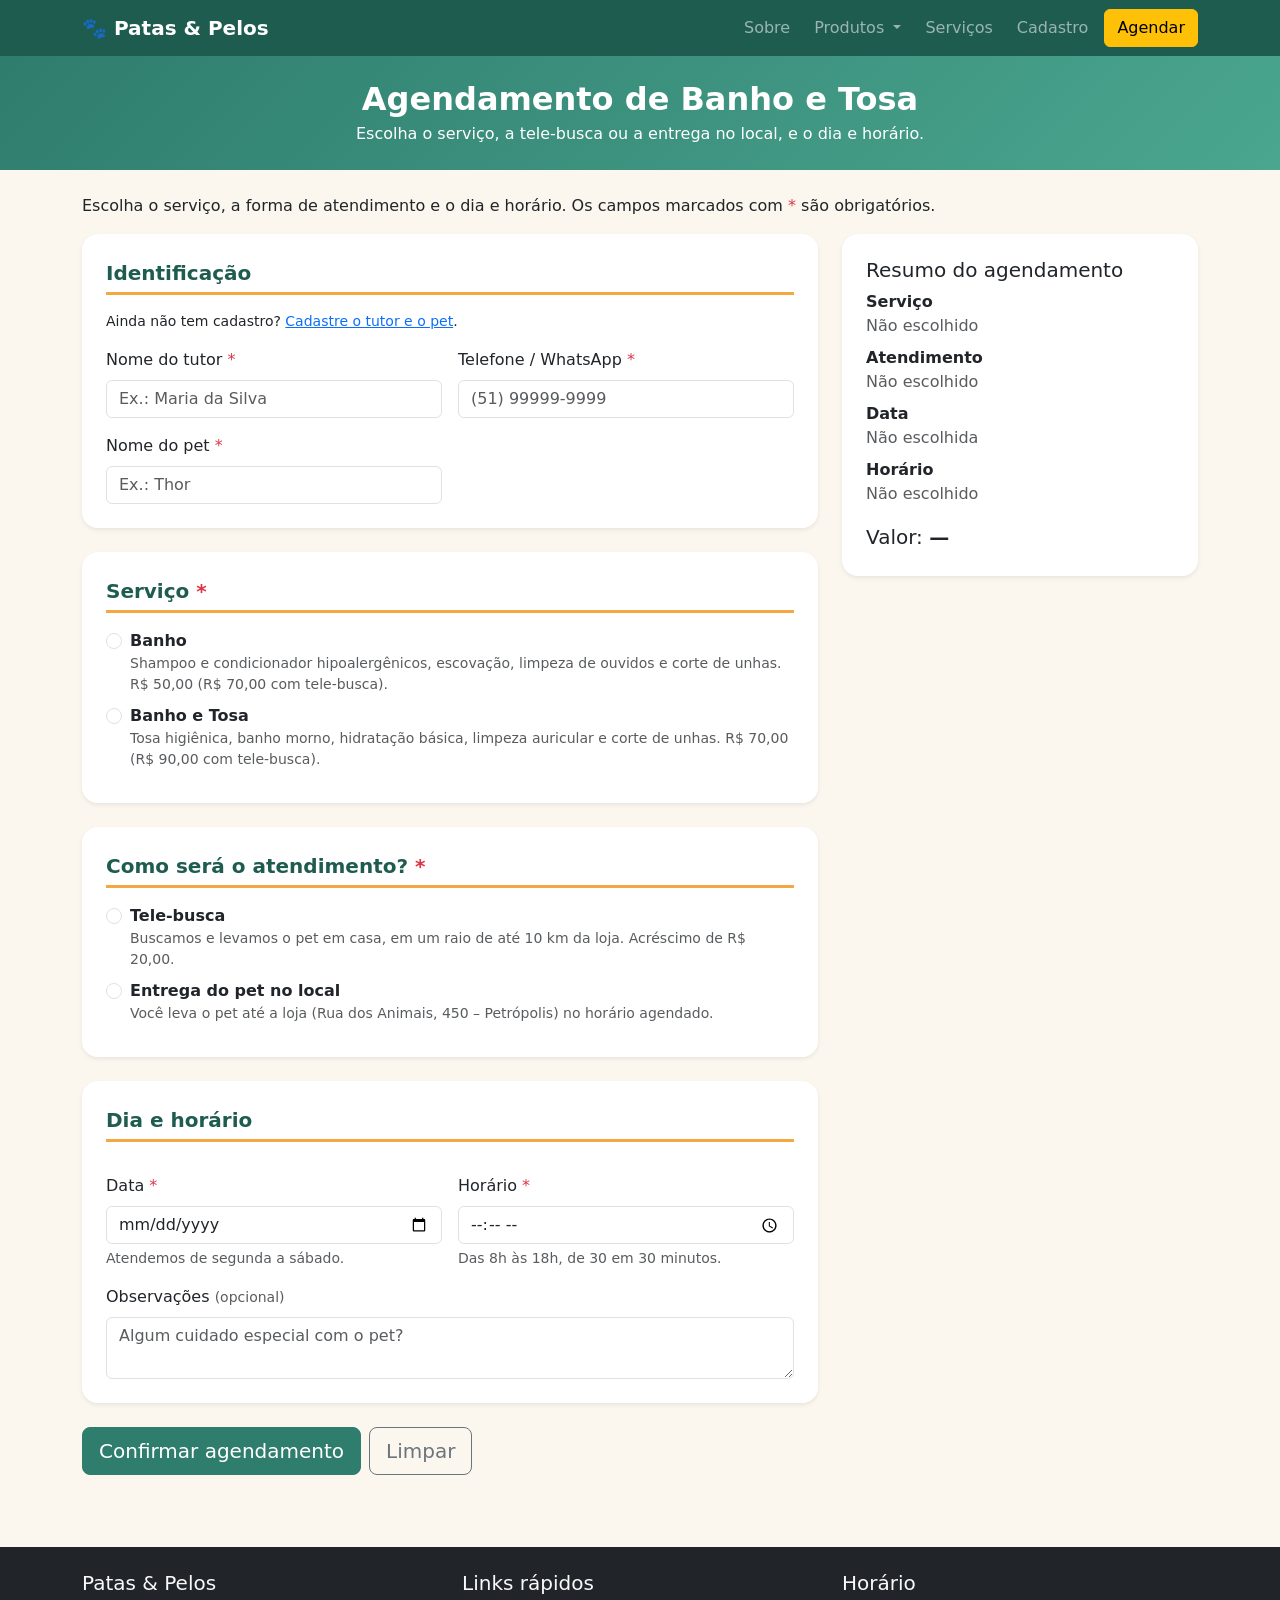
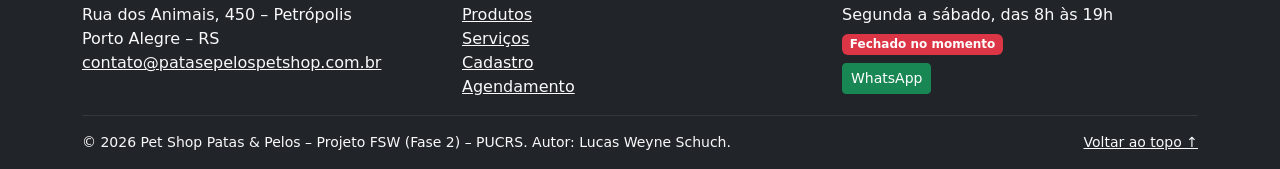
==== agendamento.html @ 9c53a011 "feat: adiciona páginas de cadastro e agendamento" ====
<!doctype html>
<html lang="pt-BR">
  <head>
    <meta charset="UTF-8" />
    <meta name="viewport" content="width=device-width, initial-scale=1.0" />
    <title>Agendamento de Banho e Tosa - Pet Shop Patas &amp; Pelos</title>
    <link
      rel="stylesheet"
      href="https://cdn.jsdelivr.net/npm/bootstrap@5.3.9/dist/css/bootstrap.min.css"
      integrity="sha384-yEPZ7jP9S0QKiUQ0m3jjsO4ProIW7wvR9gXkI7JOGa2XVsw53Yke2bsdkBbjmmiX"
      crossorigin="anonymous"
    />
    <link rel="stylesheet" href="assets/css/style.css" />
  </head>
  <body id="topo">
    <a class="visually-hidden-focusable position-absolute p-2 bg-warning text-dark" href="#conteudo">Pular para o conteúdo</a>
    <nav
      class="navbar navbar-expand-lg navbar-dark sticky-top"
      aria-label="Menu principal"
    >
      <div class="container">
        <a class="navbar-brand fw-bold" href="index.html"
          >🐾 Patas &amp; Pelos</a
        >
        <button
          class="navbar-toggler"
          type="button"
          data-bs-toggle="collapse"
          data-bs-target="#menuPrincipal"
          aria-controls="menuPrincipal"
          aria-expanded="false"
          aria-label="Alternar menu principal"
        >
          <span class="navbar-toggler-icon"></span>
        </button>
        <div class="collapse navbar-collapse" id="menuPrincipal">
          <ul class="navbar-nav ms-auto gap-lg-2 align-items-lg-center">
            <li class="nav-item">
              <a class="nav-link" href="index.html#sobre"
                >Sobre</a
              >
            </li>
            <li class="nav-item dropdown">
              <button
                class="nav-link dropdown-toggle"
                type="button"
                data-bs-toggle="dropdown"
                aria-expanded="false"
                id="menuProdutos"
              >
                Produtos
              </button>
              <ul class="dropdown-menu" aria-labelledby="menuProdutos">
                <li>
                  <a class="dropdown-item" href="index.html#acessorios">Acessórios</a>
                </li>
                <li>
                  <a class="dropdown-item" href="index.html#racoes">Rações</a>
                </li>
                <li>
                  <a class="dropdown-item" href="index.html#higiene">Higiene</a>
                </li>
              </ul>
            </li>
            <li class="nav-item">
              <a class="nav-link" href="index.html#servicos">Serviços</a>
            </li>
            <li class="nav-item">
              <a class="nav-link" href="cadastro.html">Cadastro</a>
            </li>
            <li class="nav-item">
              <a class="btn btn-warning" aria-current="page" href="agendamento.html">Agendar</a>
            </li>
          </ul>
        </div>
      </div>
    </nav>

    <header class="hero text-center text-white py-4">
      <div class="container">
        <h1 class="h2 fw-bold mb-1">Agendamento de Banho e Tosa</h1>
        <p class="mb-0">Escolha o serviço, a tele-busca ou a entrega no local, e o dia e horário.</p>
      </div>
    </header>

    <main id="conteudo" class="container py-4">
      <p>Escolha o serviço, a forma de atendimento e o dia e horário. Os campos marcados com <span class="text-danger" aria-hidden="true">*</span><span class="visually-hidden">asterisco</span> são obrigatórios.</p>

      <div id="alertaAgendamento" class="d-none" role="alert" tabindex="-1"></div>

      <div class="row g-4">
        <div class="col-lg-8">
          <form id="formAgendamento" class="needs-validation" novalidate>

            <fieldset class="form-section bg-white rounded-4 shadow-sm p-4 mb-4">
              <legend>Identificação</legend>
              <p id="avisoPerfil" class="alert alert-info py-2 d-none">Preenchemos seus dados com base no cadastro que você fez neste navegador.</p>
              <p class="small">Ainda não tem cadastro? <a href="cadastro.html">Cadastre o tutor e o pet</a>.</p>
              <div class="row g-3">
    <div class="col-md-6">
      <label for="tutor" class="form-label">Nome do tutor <span class="text-danger" aria-hidden="true">*</span></label>
      <input type="text" class="form-control" id="tutor" name="tutor" required minlength="3" maxlength="80" autocomplete="name" placeholder="Ex.: Maria da Silva">
      <div class="invalid-feedback" id="fb-tutor">Informe o nome do tutor.</div>
    </div>
    <div class="col-md-6">
      <label for="telefoneAg" class="form-label">Telefone / WhatsApp <span class="text-danger" aria-hidden="true">*</span></label>
      <input type="tel" class="form-control" id="telefoneAg" name="telefoneAg" required inputmode="tel" maxlength="15" pattern="\(\d{2}\) \d{4,5}-\d{4}" autocomplete="tel" placeholder="(51) 99999-9999">
      <div class="invalid-feedback" id="fb-telefoneAg">Informe um telefone no formato (51) 99999-9999.</div>
    </div>
    <div class="col-md-6">
      <label for="pet" class="form-label">Nome do pet <span class="text-danger" aria-hidden="true">*</span></label>
      <input type="text" class="form-control" id="pet" name="pet" required maxlength="40" placeholder="Ex.: Thor">
      <div class="invalid-feedback" id="fb-pet">Informe o nome do pet.</div>
    </div>
              </div>
            </fieldset>

            <fieldset class="form-section bg-white rounded-4 shadow-sm p-4 mb-4">
              <legend>Serviço <span class="text-danger" aria-hidden="true">*</span></legend>
            <div class="form-check mb-2">
              <input class="form-check-input" type="radio" name="servico" id="servico-banho" value="banho" required>
              <label class="form-check-label" for="servico-banho">
                <strong>Banho</strong>
                <span class="d-block small text-body-secondary">Shampoo e condicionador hipoalergênicos, escovação, limpeza de ouvidos e corte de unhas. R$ 50,00 (R$ 70,00 com tele-busca).</span>
              </label>
            </div>
            <div class="form-check mb-2">
              <input class="form-check-input" type="radio" name="servico" id="servico-banhotosa" value="banhotosa" required>
              <label class="form-check-label" for="servico-banhotosa">
                <strong>Banho e Tosa</strong>
                <span class="d-block small text-body-secondary">Tosa higiênica, banho morno, hidratação básica, limpeza auricular e corte de unhas. R$ 70,00 (R$ 90,00 com tele-busca).</span>
              </label>
              <div class="invalid-feedback">Escolha um serviço.</div>
            </div>
            </fieldset>

            <fieldset class="form-section bg-white rounded-4 shadow-sm p-4 mb-4">
              <legend>Como será o atendimento? <span class="text-danger" aria-hidden="true">*</span></legend>
            <div class="form-check mb-2">
              <input class="form-check-input" type="radio" name="modalidade" id="modalidade-tele" value="tele" required>
              <label class="form-check-label" for="modalidade-tele">
                <strong>Tele-busca</strong>
                <span class="d-block small text-body-secondary">Buscamos e levamos o pet em casa, em um raio de até 10 km da loja. Acréscimo de R$ 20,00.</span>
              </label>
            </div>
            <div class="form-check mb-2">
              <input class="form-check-input" type="radio" name="modalidade" id="modalidade-local" value="local" required>
              <label class="form-check-label" for="modalidade-local">
                <strong>Entrega do pet no local</strong>
                <span class="d-block small text-body-secondary">Você leva o pet até a loja (Rua dos Animais, 450 – Petrópolis) no horário agendado.</span>
              </label>
              <div class="invalid-feedback">Escolha a forma de atendimento.</div>
            </div>

              <div id="teleBusca" class="d-none mt-3">
                <p class="fw-semibold mb-2">Endereço para a busca do pet</p>
                <div class="row g-3">
    <div class="col-md-6">
      <label for="ruaBusca" class="form-label">Rua / Avenida <span class="text-danger" aria-hidden="true">*</span></label>
      <input type="text" class="form-control" id="ruaBusca" name="ruaBusca" required autocomplete="address-line1" placeholder="Ex.: Rua dos Animais">
      <div class="invalid-feedback" id="fb-ruaBusca">Informe o endereço de busca.</div>
    </div>
    <div class="col-md-2">
      <label for="numeroBusca" class="form-label">Número <span class="text-danger" aria-hidden="true">*</span></label>
      <input type="number" class="form-control" id="numeroBusca" name="numeroBusca" required min="1" placeholder="450">
      <div class="invalid-feedback" id="fb-numeroBusca">Informe o número.</div>
    </div>
    <div class="col-md-4">
      <label for="bairroBusca" class="form-label">Bairro <span class="text-danger" aria-hidden="true">*</span></label>
      <input type="text" class="form-control" id="bairroBusca" name="bairroBusca" required placeholder="Ex.: Petrópolis">
      <div class="invalid-feedback" id="fb-bairroBusca">Informe o bairro.</div>
    </div>
                </div>
              </div>
            </fieldset>

            <fieldset class="form-section bg-white rounded-4 shadow-sm p-4 mb-4">
              <legend>Dia e horário</legend>
              <div class="row g-3">
    <div class="col-md-6">
      <label for="data" class="form-label">Data <span class="text-danger" aria-hidden="true">*</span></label>
      <input type="date" class="form-control" id="data" name="data" required aria-describedby="dataDica" >
      <div id="dataDica" class="form-text">Atendemos de segunda a sábado.</div>
      <div class="invalid-feedback" id="fb-data">Escolha a data do atendimento.</div>
    </div>
    <div class="col-md-6">
      <label for="horario" class="form-label">Horário <span class="text-danger" aria-hidden="true">*</span></label>
      <input type="time" class="form-control" id="horario" name="horario" required aria-describedby="horarioDica" min="08:00" max="18:00" step="1800">
      <div id="horarioDica" class="form-text">Das 8h às 18h, de 30 em 30 minutos.</div>
      <div class="invalid-feedback" id="fb-horario">Escolha um horário entre 8h e 18h.</div>
    </div>
                <div class="col-12">
                  <label for="obsAg" class="form-label">Observações <span class="text-body-secondary small">(opcional)</span></label>
                  <textarea class="form-control" id="obsAg" name="obsAg" rows="2" maxlength="200" placeholder="Algum cuidado especial com o pet?"></textarea>
                </div>
              </div>
            </fieldset>

            <div class="d-flex flex-wrap gap-2">
              <button type="submit" class="btn btn-primary btn-lg">Confirmar agendamento</button>
              <button type="reset" class="btn btn-outline-secondary btn-lg">Limpar</button>
            </div>
          </form>
        </div>

        <aside class="col-lg-4" aria-labelledby="tituloResumo">
          <div class="resumo-agendamento bg-white rounded-4 shadow-sm p-4 position-sticky">
            <h2 id="tituloResumo" class="h5 border-0 pb-0">Resumo do agendamento</h2>
            <dl class="mb-3">
              <dt>Serviço</dt><dd id="resumoServico" class="text-body-secondary">Não escolhido</dd>
              <dt>Atendimento</dt><dd id="resumoModalidade" class="text-body-secondary">Não escolhido</dd>
              <dt>Data</dt><dd id="resumoData" class="text-body-secondary">Não escolhida</dd>
              <dt>Horário</dt><dd id="resumoHorario" class="text-body-secondary">Não escolhido</dd>
            </dl>
            <p class="mb-0 fs-5">Valor: <strong id="resumoValor" aria-live="polite">—</strong></p>
          </div>
        </aside>
      </div>
    </main>

    <footer class="bg-dark text-light pt-4 pb-3 mt-5" id="contato">
      <div class="container">
        <div class="row gy-4">
          <div class="col-md-4">
            <h2 class="h5">Patas &amp; Pelos</h2>
            <address class="mb-0">
              Rua dos Animais, 450 – Petrópolis<br />
              Porto Alegre – RS<br />
              <a
                class="link-light"
                href="mailto:contato@patasepelospetshop.com.br"
                >contato@patasepelospetshop.com.br</a
              >
            </address>
          </div>

          <nav class="col-md-4" aria-label="Links rápidos">
            <h2 class="h5">Links rápidos</h2>
            <ul class="list-unstyled mb-0">
              <li>
                <a class="link-light" href="index.html#produtos">Produtos</a>
              </li>
              <li>
                <a class="link-light" href="index.html#servicos">Serviços</a>
              </li>
              <li><a class="link-light" href="cadastro.html">Cadastro</a></li>
              <li>
                <a class="link-light" href="agendamento.html">Agendamento</a>
              </li>
            </ul>
          </nav>

          <div class="col-md-4">
            <h2 class="h5">Horário</h2>
            <p class="mb-1">Segunda a sábado, das 8h às 19h</p>
            <p class="mb-2">
              <span id="statusLoja" class="badge text-bg-secondary"
                >Verificando...</span
              >
            </p>
            <a class="btn btn-success btn-sm" href="https://wa.me/5551999998888"
              >WhatsApp</a
            >
          </div>
        </div>

        <hr class="border-secondary" />
        <div class="d-flex justify-content-between flex-wrap gap-2">
          <small
            >&copy; <span id="ano"></span> Pet Shop Patas &amp; Pelos – Projeto
            FSW (Fase 2) – PUCRS. Autor: Lucas Weyne Schuch.</small
          >
          <a class="link-light small" href="#topo">Voltar ao topo ↑</a>
        </div>
      </div>
    </footer>
    <script
      src="https://cdn.jsdelivr.net/npm/bootstrap@5.3.9/dist/js/bootstrap.bundle.min.js"
      integrity="sha384-WyOxWvTyr1QaMPfiPJSv76iReVthorl5uWlFtZPyK0IEB0hGzo9y5Bp9mYanr8Bu"
      crossorigin="anonymous"
    ></script>
    <script src="assets/js/app.js"></script>
  </body>
</html>
---- assets/css/style.css ----
:root {
  --verde: #2f7d6d;
  --verde-escuro: #1f5c50;
  --laranja: #f4a742;
  --creme: #fbf6ee;
}
body {
  background-color: var(--creme);
}

.navbar {
  background-color: var(--verde-escuro);
}

.hero {
  background: linear-gradient(135deg, var(--verde), #4aa68f);
}

main h2 {
  border-bottom: 3px solid var(--laranja);
  padding-bottom: 0.25rem;
  margin-bottom: 1rem;
}

.card {
  border: 0;
  border-radius: 1rem;
  box-shadow: 0 2px 8px rgba(0, 0, 0, 0.08);
  transition: transform 0.2s;
}
.card:hover {
  transform: translateY(-4px);
}

.btn-primary {
  --bs-btn-bg: var(--verde);
  --bs-btn-border-color: var(--verde);
  --bs-btn-hover-bg: var(--verde-escuro);
  --bs-btn-hover-border-color: var(--verde-escuro);
}

/* Carrossel de destaques */
#carouselDestaques {
  border-radius: 1rem;
  overflow: hidden;
  box-shadow: 0 2px 8px rgba(0, 0, 0, 0.08);
  background-color: #fff;
}
#carouselDestaques .carousel-item img {
  height: 380px;
  object-fit: contain;
}
#carouselDestaques .carousel-caption {
  background-color: rgba(31, 92, 80, 0.85);
  border-radius: 0.75rem;
  padding: 0.75rem 1rem;
  bottom: 2.5rem;
}
#carouselDestaques .carousel-control-prev-icon,
#carouselDestaques .carousel-control-next-icon {
  background-color: rgba(31, 92, 80, 0.85);
  border-radius: 50%;
  background-size: 50%;
  width: 2.5rem;
  height: 2.5rem;
}

/* Formulários (cadastro e agendamento) */
.form-section legend {
  font-size: 1.25rem;
  font-weight: 600;
  color: var(--verde-escuro);
  border-bottom: 3px solid var(--laranja);
  padding-bottom: 0.25rem;
  margin-bottom: 1rem;
}
.resumo-agendamento {
  top: 5.5rem;
}
.resumo-agendamento dt {
  font-weight: 600;
}
.resumo-agendamento dd {
  margin-bottom: 0.5rem;
}
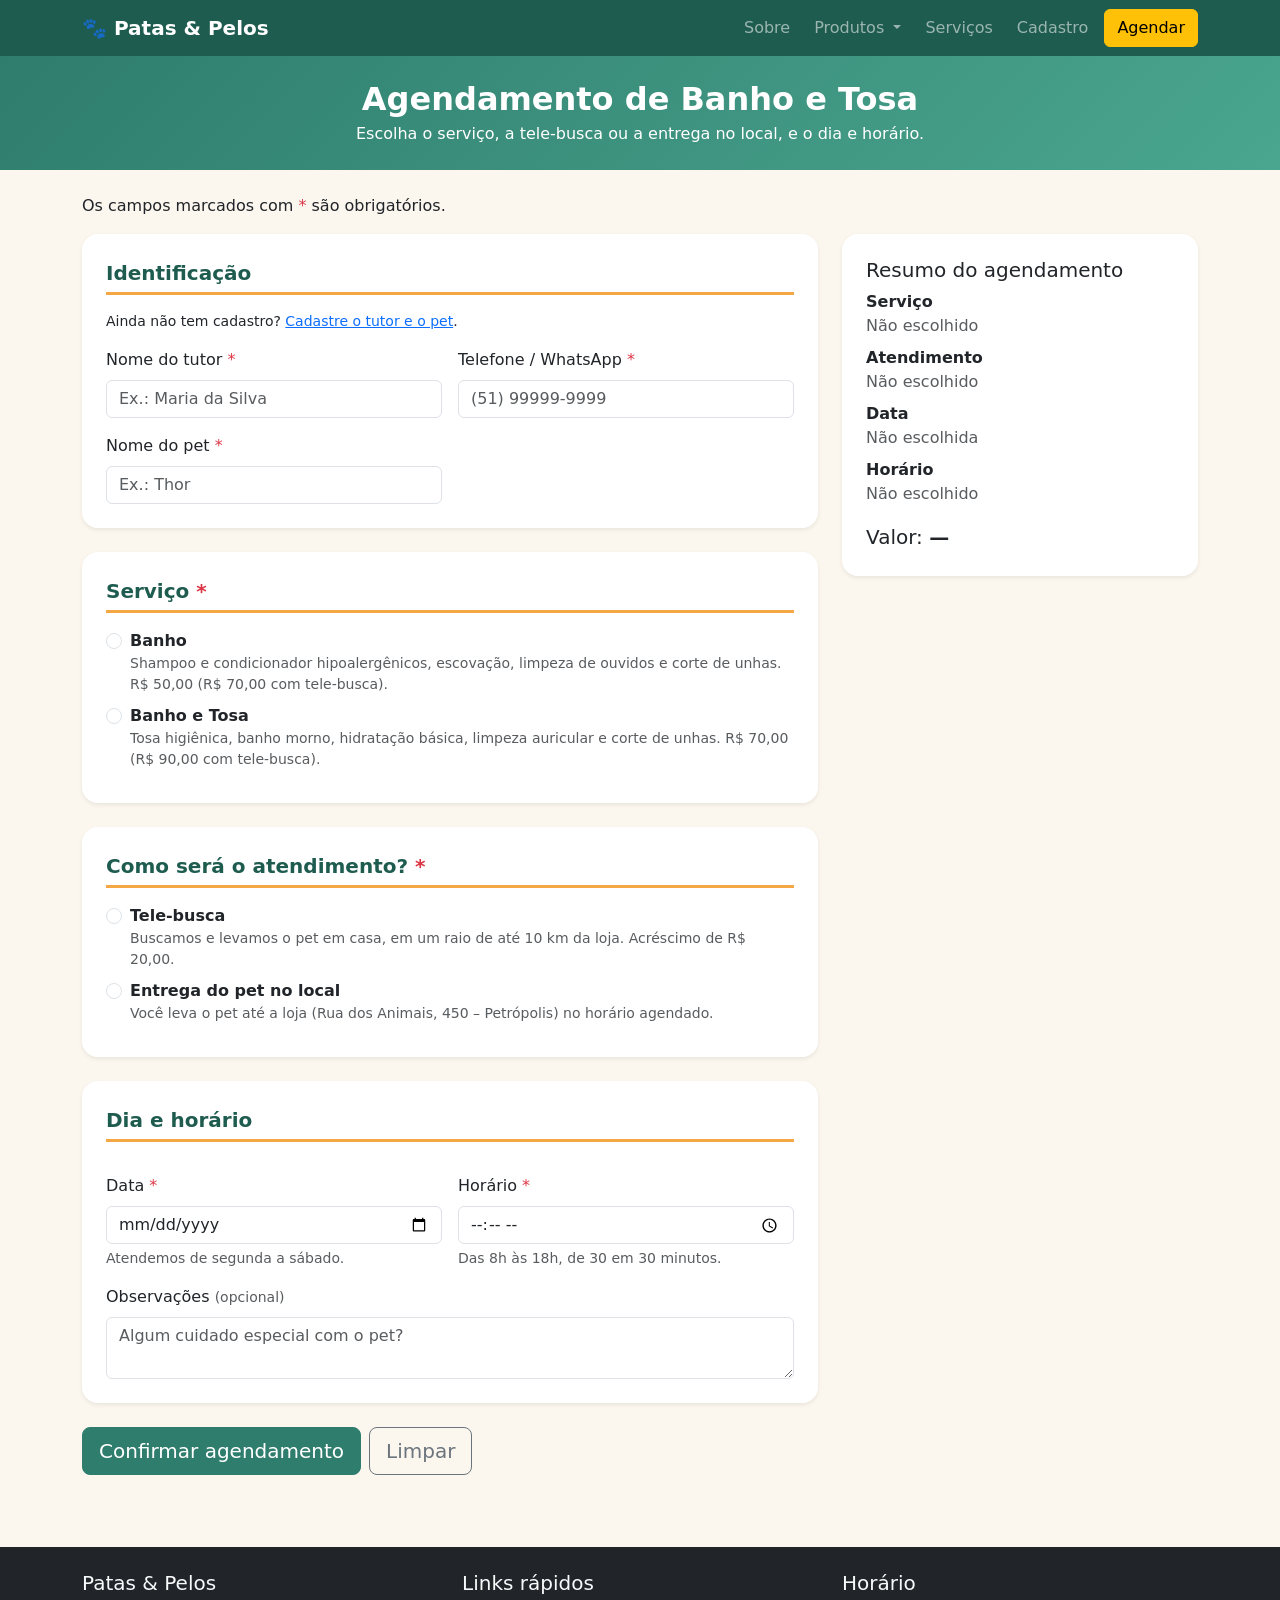
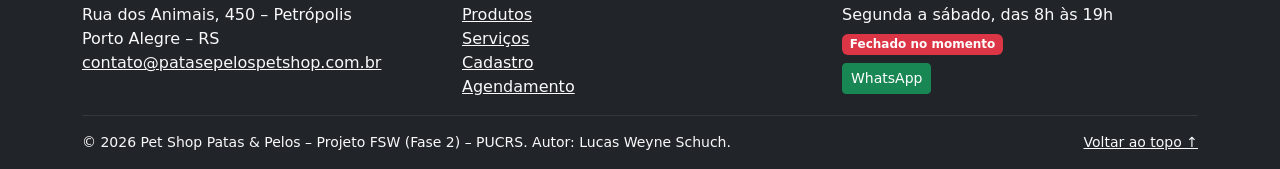
==== commit b4a035d4: "style: formata HTML em agendamento.html e corrige preço em index.html Reorganiza indentação e quebra" ====
--- a/agendamento.html
+++ b/agendamento.html
@@ -13,7 +13,11 @@
     <link rel="stylesheet" href="assets/css/style.css" />
   </head>
   <body id="topo">
-    <a class="visually-hidden-focusable position-absolute p-2 bg-warning text-dark" href="#conteudo">Pular para o conteúdo</a>
+    <a
+      class="visually-hidden-focusable position-absolute p-2 bg-warning text-dark"
+      href="#conteudo"
+      >Pular para o conteúdo</a
+    >
     <nav
       class="navbar navbar-expand-lg navbar-dark sticky-top"
       aria-label="Menu principal"
@@ -36,9 +40,7 @@
         <div class="collapse navbar-collapse" id="menuPrincipal">
           <ul class="navbar-nav ms-auto gap-lg-2 align-items-lg-center">
             <li class="nav-item">
-              <a class="nav-link" href="index.html#sobre"
-                >Sobre</a
-              >
+              <a class="nav-link" href="index.html#sobre">Sobre</a>
             </li>
             <li class="nav-item dropdown">
               <button
@@ -52,7 +54,9 @@
               </button>
               <ul class="dropdown-menu" aria-labelledby="menuProdutos">
                 <li>
-                  <a class="dropdown-item" href="index.html#acessorios">Acessórios</a>
+                  <a class="dropdown-item" href="index.html#acessorios"
+                    >Acessórios</a
+                  >
                 </li>
                 <li>
                   <a class="dropdown-item" href="index.html#racoes">Rações</a>
@@ -69,7 +73,12 @@
               <a class="nav-link" href="cadastro.html">Cadastro</a>
             </li>
             <li class="nav-item">
-              <a class="btn btn-warning" aria-current="page" href="agendamento.html">Agendar</a>
+              <a
+                class="btn btn-warning"
+                aria-current="page"
+                href="agendamento.html"
+                >Agendar</a
+              >
             </li>
           </ul>
         </div>
@@ -79,140 +88,365 @@
     <header class="hero text-center text-white py-4">
       <div class="container">
         <h1 class="h2 fw-bold mb-1">Agendamento de Banho e Tosa</h1>
-        <p class="mb-0">Escolha o serviço, a tele-busca ou a entrega no local, e o dia e horário.</p>
+        <p class="mb-0">
+          Escolha o serviço, a tele-busca ou a entrega no local, e o dia e
+          horário.
+        </p>
       </div>
     </header>
 
     <main id="conteudo" class="container py-4">
-      <p>Escolha o serviço, a forma de atendimento e o dia e horário. Os campos marcados com <span class="text-danger" aria-hidden="true">*</span><span class="visually-hidden">asterisco</span> são obrigatórios.</p>
-
-      <div id="alertaAgendamento" class="d-none" role="alert" tabindex="-1"></div>
+      <p>
+        Os campos marcados com
+        <span class="text-danger" aria-hidden="true">*</span
+        ><span class="visually-hidden">asterisco</span> são obrigatórios.
+      </p>
+
+      <div
+        id="alertaAgendamento"
+        class="d-none"
+        role="alert"
+        tabindex="-1"
+      ></div>
 
       <div class="row g-4">
         <div class="col-lg-8">
           <form id="formAgendamento" class="needs-validation" novalidate>
-
-            <fieldset class="form-section bg-white rounded-4 shadow-sm p-4 mb-4">
+            <fieldset
+              class="form-section bg-white rounded-4 shadow-sm p-4 mb-4"
+            >
               <legend>Identificação</legend>
-              <p id="avisoPerfil" class="alert alert-info py-2 d-none">Preenchemos seus dados com base no cadastro que você fez neste navegador.</p>
-              <p class="small">Ainda não tem cadastro? <a href="cadastro.html">Cadastre o tutor e o pet</a>.</p>
+              <p id="avisoPerfil" class="alert alert-info py-2 d-none">
+                Preenchemos seus dados com base no cadastro que você fez neste
+                navegador.
+              </p>
+              <p class="small">
+                Ainda não tem cadastro?
+                <a href="cadastro.html">Cadastre o tutor e o pet</a>.
+              </p>
               <div class="row g-3">
-    <div class="col-md-6">
-      <label for="tutor" class="form-label">Nome do tutor <span class="text-danger" aria-hidden="true">*</span></label>
-      <input type="text" class="form-control" id="tutor" name="tutor" required minlength="3" maxlength="80" autocomplete="name" placeholder="Ex.: Maria da Silva">
-      <div class="invalid-feedback" id="fb-tutor">Informe o nome do tutor.</div>
-    </div>
-    <div class="col-md-6">
-      <label for="telefoneAg" class="form-label">Telefone / WhatsApp <span class="text-danger" aria-hidden="true">*</span></label>
-      <input type="tel" class="form-control" id="telefoneAg" name="telefoneAg" required inputmode="tel" maxlength="15" pattern="\(\d{2}\) \d{4,5}-\d{4}" autocomplete="tel" placeholder="(51) 99999-9999">
-      <div class="invalid-feedback" id="fb-telefoneAg">Informe um telefone no formato (51) 99999-9999.</div>
-    </div>
-    <div class="col-md-6">
-      <label for="pet" class="form-label">Nome do pet <span class="text-danger" aria-hidden="true">*</span></label>
-      <input type="text" class="form-control" id="pet" name="pet" required maxlength="40" placeholder="Ex.: Thor">
-      <div class="invalid-feedback" id="fb-pet">Informe o nome do pet.</div>
-    </div>
+                <div class="col-md-6">
+                  <label for="tutor" class="form-label"
+                    >Nome do tutor
+                    <span class="text-danger" aria-hidden="true">*</span></label
+                  >
+                  <input
+                    type="text"
+                    class="form-control"
+                    id="tutor"
+                    name="tutor"
+                    required
+                    minlength="3"
+                    maxlength="80"
+                    autocomplete="name"
+                    placeholder="Ex.: Maria da Silva"
+                  />
+                  <div class="invalid-feedback" id="fb-tutor">
+                    Informe o nome do tutor.
+                  </div>
+                </div>
+                <div class="col-md-6">
+                  <label for="telefoneAg" class="form-label"
+                    >Telefone / WhatsApp
+                    <span class="text-danger" aria-hidden="true">*</span></label
+                  >
+                  <input
+                    type="tel"
+                    class="form-control"
+                    id="telefoneAg"
+                    name="telefoneAg"
+                    required
+                    inputmode="tel"
+                    maxlength="15"
+                    pattern="\(\d{2}\) \d{4,5}-\d{4}"
+                    autocomplete="tel"
+                    placeholder="(51) 99999-9999"
+                  />
+                  <div class="invalid-feedback" id="fb-telefoneAg">
+                    Informe um telefone no formato (51) 99999-9999.
+                  </div>
+                </div>
+                <div class="col-md-6">
+                  <label for="pet" class="form-label"
+                    >Nome do pet
+                    <span class="text-danger" aria-hidden="true">*</span></label
+                  >
+                  <input
+                    type="text"
+                    class="form-control"
+                    id="pet"
+                    name="pet"
+                    required
+                    maxlength="40"
+                    placeholder="Ex.: Thor"
+                  />
+                  <div class="invalid-feedback" id="fb-pet">
+                    Informe o nome do pet.
+                  </div>
+                </div>
               </div>
             </fieldset>
 
-            <fieldset class="form-section bg-white rounded-4 shadow-sm p-4 mb-4">
-              <legend>Serviço <span class="text-danger" aria-hidden="true">*</span></legend>
-            <div class="form-check mb-2">
-              <input class="form-check-input" type="radio" name="servico" id="servico-banho" value="banho" required>
-              <label class="form-check-label" for="servico-banho">
-                <strong>Banho</strong>
-                <span class="d-block small text-body-secondary">Shampoo e condicionador hipoalergênicos, escovação, limpeza de ouvidos e corte de unhas. R$ 50,00 (R$ 70,00 com tele-busca).</span>
-              </label>
-            </div>
-            <div class="form-check mb-2">
-              <input class="form-check-input" type="radio" name="servico" id="servico-banhotosa" value="banhotosa" required>
-              <label class="form-check-label" for="servico-banhotosa">
-                <strong>Banho e Tosa</strong>
-                <span class="d-block small text-body-secondary">Tosa higiênica, banho morno, hidratação básica, limpeza auricular e corte de unhas. R$ 70,00 (R$ 90,00 com tele-busca).</span>
-              </label>
-              <div class="invalid-feedback">Escolha um serviço.</div>
-            </div>
+            <fieldset
+              class="form-section bg-white rounded-4 shadow-sm p-4 mb-4"
+            >
+              <legend>
+                Serviço <span class="text-danger" aria-hidden="true">*</span>
+              </legend>
+              <div class="form-check mb-2">
+                <input
+                  class="form-check-input"
+                  type="radio"
+                  name="servico"
+                  id="servico-banho"
+                  value="banho"
+                  required
+                />
+                <label class="form-check-label" for="servico-banho">
+                  <strong>Banho</strong>
+                  <span class="d-block small text-body-secondary"
+                    >Shampoo e condicionador hipoalergênicos, escovação, limpeza
+                    de ouvidos e corte de unhas. R$ 50,00 (R$ 70,00 com
+                    tele-busca).</span
+                  >
+                </label>
+              </div>
+              <div class="form-check mb-2">
+                <input
+                  class="form-check-input"
+                  type="radio"
+                  name="servico"
+                  id="servico-banhotosa"
+                  value="banhotosa"
+                  required
+                />
+                <label class="form-check-label" for="servico-banhotosa">
+                  <strong>Banho e Tosa</strong>
+                  <span class="d-block small text-body-secondary"
+                    >Tosa higiênica, banho morno, hidratação básica, limpeza
+                    auricular e corte de unhas. R$ 70,00 (R$ 90,00 com
+                    tele-busca).</span
+                  >
+                </label>
+                <div class="invalid-feedback">Escolha um serviço.</div>
+              </div>
             </fieldset>
 
-            <fieldset class="form-section bg-white rounded-4 shadow-sm p-4 mb-4">
-              <legend>Como será o atendimento? <span class="text-danger" aria-hidden="true">*</span></legend>
-            <div class="form-check mb-2">
-              <input class="form-check-input" type="radio" name="modalidade" id="modalidade-tele" value="tele" required>
-              <label class="form-check-label" for="modalidade-tele">
-                <strong>Tele-busca</strong>
-                <span class="d-block small text-body-secondary">Buscamos e levamos o pet em casa, em um raio de até 10 km da loja. Acréscimo de R$ 20,00.</span>
-              </label>
-            </div>
-            <div class="form-check mb-2">
-              <input class="form-check-input" type="radio" name="modalidade" id="modalidade-local" value="local" required>
-              <label class="form-check-label" for="modalidade-local">
-                <strong>Entrega do pet no local</strong>
-                <span class="d-block small text-body-secondary">Você leva o pet até a loja (Rua dos Animais, 450 – Petrópolis) no horário agendado.</span>
-              </label>
-              <div class="invalid-feedback">Escolha a forma de atendimento.</div>
-            </div>
+            <fieldset
+              class="form-section bg-white rounded-4 shadow-sm p-4 mb-4"
+            >
+              <legend>
+                Como será o atendimento?
+                <span class="text-danger" aria-hidden="true">*</span>
+              </legend>
+              <div class="form-check mb-2">
+                <input
+                  class="form-check-input"
+                  type="radio"
+                  name="modalidade"
+                  id="modalidade-tele"
+                  value="tele"
+                  required
+                />
+                <label class="form-check-label" for="modalidade-tele">
+                  <strong>Tele-busca</strong>
+                  <span class="d-block small text-body-secondary"
+                    >Buscamos e levamos o pet em casa, em um raio de até 10 km
+                    da loja. Acréscimo de R$ 20,00.</span
+                  >
+                </label>
+              </div>
+              <div class="form-check mb-2">
+                <input
+                  class="form-check-input"
+                  type="radio"
+                  name="modalidade"
+                  id="modalidade-local"
+                  value="local"
+                  required
+                />
+                <label class="form-check-label" for="modalidade-local">
+                  <strong>Entrega do pet no local</strong>
+                  <span class="d-block small text-body-secondary"
+                    >Você leva o pet até a loja (Rua dos Animais, 450 –
+                    Petrópolis) no horário agendado.</span
+                  >
+                </label>
+                <div class="invalid-feedback">
+                  Escolha a forma de atendimento.
+                </div>
+              </div>
 
               <div id="teleBusca" class="d-none mt-3">
                 <p class="fw-semibold mb-2">Endereço para a busca do pet</p>
                 <div class="row g-3">
-    <div class="col-md-6">
-      <label for="ruaBusca" class="form-label">Rua / Avenida <span class="text-danger" aria-hidden="true">*</span></label>
-      <input type="text" class="form-control" id="ruaBusca" name="ruaBusca" required autocomplete="address-line1" placeholder="Ex.: Rua dos Animais">
-      <div class="invalid-feedback" id="fb-ruaBusca">Informe o endereço de busca.</div>
-    </div>
-    <div class="col-md-2">
-      <label for="numeroBusca" class="form-label">Número <span class="text-danger" aria-hidden="true">*</span></label>
-      <input type="number" class="form-control" id="numeroBusca" name="numeroBusca" required min="1" placeholder="450">
-      <div class="invalid-feedback" id="fb-numeroBusca">Informe o número.</div>
-    </div>
-    <div class="col-md-4">
-      <label for="bairroBusca" class="form-label">Bairro <span class="text-danger" aria-hidden="true">*</span></label>
-      <input type="text" class="form-control" id="bairroBusca" name="bairroBusca" required placeholder="Ex.: Petrópolis">
-      <div class="invalid-feedback" id="fb-bairroBusca">Informe o bairro.</div>
-    </div>
+                  <div class="col-md-6">
+                    <label for="ruaBusca" class="form-label"
+                      >Rua / Avenida
+                      <span class="text-danger" aria-hidden="true"
+                        >*</span
+                      ></label
+                    >
+                    <input
+                      type="text"
+                      class="form-control"
+                      id="ruaBusca"
+                      name="ruaBusca"
+                      required
+                      autocomplete="address-line1"
+                      placeholder="Ex.: Rua dos Animais"
+                    />
+                    <div class="invalid-feedback" id="fb-ruaBusca">
+                      Informe o endereço de busca.
+                    </div>
+                  </div>
+                  <div class="col-md-2">
+                    <label for="numeroBusca" class="form-label"
+                      >Número
+                      <span class="text-danger" aria-hidden="true"
+                        >*</span
+                      ></label
+                    >
+                    <input
+                      type="number"
+                      class="form-control"
+                      id="numeroBusca"
+                      name="numeroBusca"
+                      required
+                      min="1"
+                      placeholder="450"
+                    />
+                    <div class="invalid-feedback" id="fb-numeroBusca">
+                      Informe o número.
+                    </div>
+                  </div>
+                  <div class="col-md-4">
+                    <label for="bairroBusca" class="form-label"
+                      >Bairro
+                      <span class="text-danger" aria-hidden="true"
+                        >*</span
+                      ></label
+                    >
+                    <input
+                      type="text"
+                      class="form-control"
+                      id="bairroBusca"
+                      name="bairroBusca"
+                      required
+                      placeholder="Ex.: Petrópolis"
+                    />
+                    <div class="invalid-feedback" id="fb-bairroBusca">
+                      Informe o bairro.
+                    </div>
+                  </div>
                 </div>
               </div>
             </fieldset>
 
-            <fieldset class="form-section bg-white rounded-4 shadow-sm p-4 mb-4">
+            <fieldset
+              class="form-section bg-white rounded-4 shadow-sm p-4 mb-4"
+            >
               <legend>Dia e horário</legend>
               <div class="row g-3">
-    <div class="col-md-6">
-      <label for="data" class="form-label">Data <span class="text-danger" aria-hidden="true">*</span></label>
-      <input type="date" class="form-control" id="data" name="data" required aria-describedby="dataDica" >
-      <div id="dataDica" class="form-text">Atendemos de segunda a sábado.</div>
-      <div class="invalid-feedback" id="fb-data">Escolha a data do atendimento.</div>
-    </div>
-    <div class="col-md-6">
-      <label for="horario" class="form-label">Horário <span class="text-danger" aria-hidden="true">*</span></label>
-      <input type="time" class="form-control" id="horario" name="horario" required aria-describedby="horarioDica" min="08:00" max="18:00" step="1800">
-      <div id="horarioDica" class="form-text">Das 8h às 18h, de 30 em 30 minutos.</div>
-      <div class="invalid-feedback" id="fb-horario">Escolha um horário entre 8h e 18h.</div>
-    </div>
+                <div class="col-md-6">
+                  <label for="data" class="form-label"
+                    >Data
+                    <span class="text-danger" aria-hidden="true">*</span></label
+                  >
+                  <input
+                    type="date"
+                    class="form-control"
+                    id="data"
+                    name="data"
+                    required
+                    aria-describedby="dataDica"
+                  />
+                  <div id="dataDica" class="form-text">
+                    Atendemos de segunda a sábado.
+                  </div>
+                  <div class="invalid-feedback" id="fb-data">
+                    Escolha a data do atendimento.
+                  </div>
+                </div>
+                <div class="col-md-6">
+                  <label for="horario" class="form-label"
+                    >Horário
+                    <span class="text-danger" aria-hidden="true">*</span></label
+                  >
+                  <input
+                    type="time"
+                    class="form-control"
+                    id="horario"
+                    name="horario"
+                    required
+                    aria-describedby="horarioDica"
+                    min="08:00"
+                    max="18:00"
+                    step="1800"
+                  />
+                  <div id="horarioDica" class="form-text">
+                    Das 8h às 18h, de 30 em 30 minutos.
+                  </div>
+                  <div class="invalid-feedback" id="fb-horario">
+                    Escolha um horário entre 8h e 18h.
+                  </div>
+                </div>
                 <div class="col-12">
-                  <label for="obsAg" class="form-label">Observações <span class="text-body-secondary small">(opcional)</span></label>
-                  <textarea class="form-control" id="obsAg" name="obsAg" rows="2" maxlength="200" placeholder="Algum cuidado especial com o pet?"></textarea>
+                  <label for="obsAg" class="form-label"
+                    >Observações
+                    <span class="text-body-secondary small"
+                      >(opcional)</span
+                    ></label
+                  >
+                  <textarea
+                    class="form-control"
+                    id="obsAg"
+                    name="obsAg"
+                    rows="2"
+                    maxlength="200"
+                    placeholder="Algum cuidado especial com o pet?"
+                  ></textarea>
                 </div>
               </div>
             </fieldset>
 
             <div class="d-flex flex-wrap gap-2">
-              <button type="submit" class="btn btn-primary btn-lg">Confirmar agendamento</button>
-              <button type="reset" class="btn btn-outline-secondary btn-lg">Limpar</button>
+              <button type="submit" class="btn btn-primary btn-lg">
+                Confirmar agendamento
+              </button>
+              <button type="reset" class="btn btn-outline-secondary btn-lg">
+                Limpar
+              </button>
             </div>
           </form>
         </div>
 
         <aside class="col-lg-4" aria-labelledby="tituloResumo">
-          <div class="resumo-agendamento bg-white rounded-4 shadow-sm p-4 position-sticky">
-            <h2 id="tituloResumo" class="h5 border-0 pb-0">Resumo do agendamento</h2>
+          <div
+            class="resumo-agendamento bg-white rounded-4 shadow-sm p-4 position-sticky"
+          >
+            <h2 id="tituloResumo" class="h5 border-0 pb-0">
+              Resumo do agendamento
+            </h2>
             <dl class="mb-3">
-              <dt>Serviço</dt><dd id="resumoServico" class="text-body-secondary">Não escolhido</dd>
-              <dt>Atendimento</dt><dd id="resumoModalidade" class="text-body-secondary">Não escolhido</dd>
-              <dt>Data</dt><dd id="resumoData" class="text-body-secondary">Não escolhida</dd>
-              <dt>Horário</dt><dd id="resumoHorario" class="text-body-secondary">Não escolhido</dd>
+              <dt>Serviço</dt>
+              <dd id="resumoServico" class="text-body-secondary">
+                Não escolhido
+              </dd>
+              <dt>Atendimento</dt>
+              <dd id="resumoModalidade" class="text-body-secondary">
+                Não escolhido
+              </dd>
+              <dt>Data</dt>
+              <dd id="resumoData" class="text-body-secondary">Não escolhida</dd>
+              <dt>Horário</dt>
+              <dd id="resumoHorario" class="text-body-secondary">
+                Não escolhido
+              </dd>
             </dl>
-            <p class="mb-0 fs-5">Valor: <strong id="resumoValor" aria-live="polite">—</strong></p>
+            <p class="mb-0 fs-5">
+              Valor: <strong id="resumoValor" aria-live="polite">—</strong>
+            </p>
           </div>
         </aside>
       </div>
